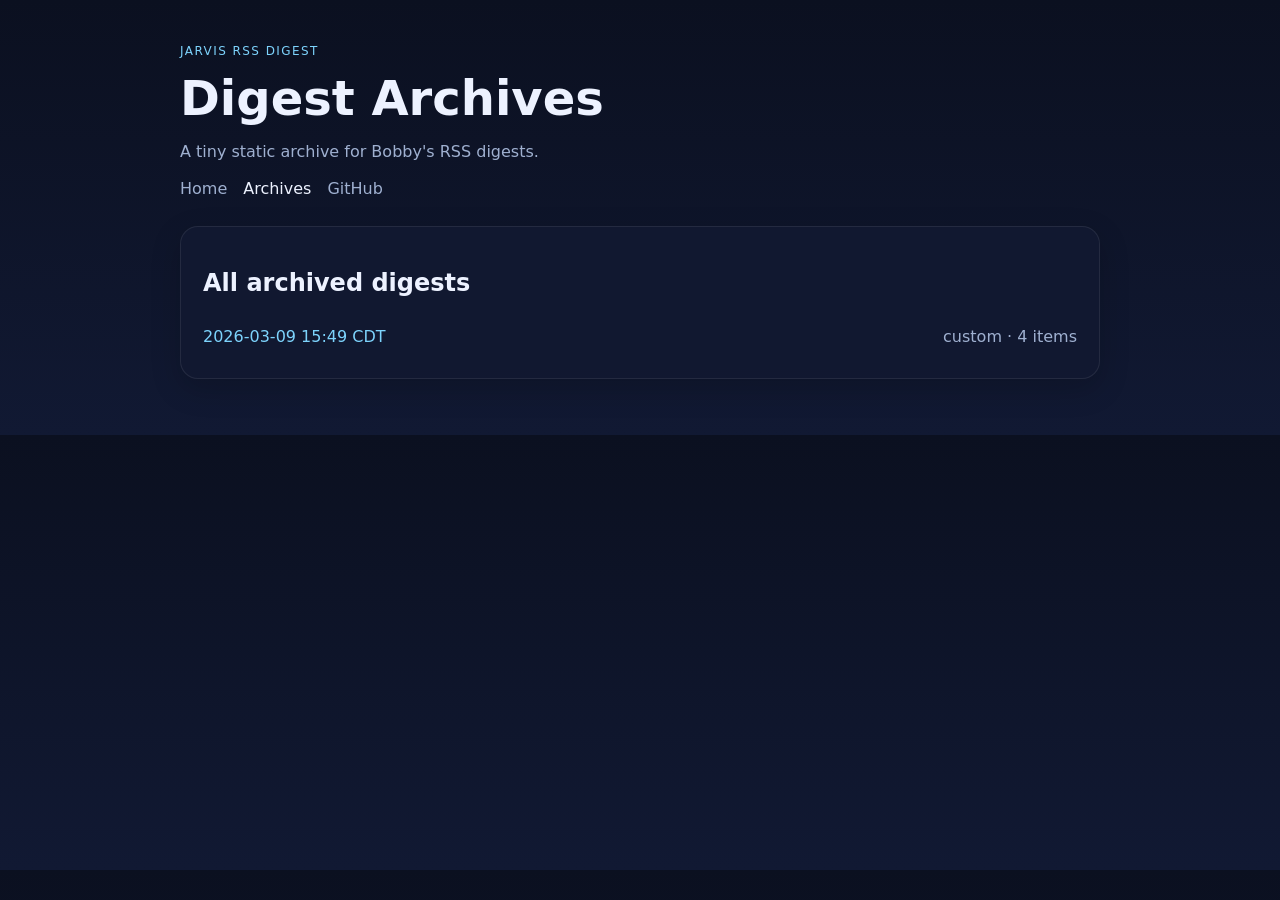
==== docs/archives/index.html @ d4d62d68 "Prepare GitHub Pages docs output" ====
<!doctype html>
<html lang="en">
<head>
  <meta charset="utf-8">
  <meta name="viewport" content="width=device-width, initial-scale=1">
  <title>Digest Archives</title>
  <link rel="stylesheet" href="/assets/style.css">
</head>
<body>
  <div class="wrap">
    <header class="hero">
      <p class="eyebrow">Jarvis RSS Digest</p>
      <h1>Digest Archives</h1>
      <p class="sub">A tiny static archive for Bobby's RSS digests.</p>
      
    <nav class="nav">
      <a href="/" >Home</a>
      <a href="/archives/" class="active">Archives</a>
      <a href="https://github.com/JarvisfromBobby/jarvis-rss-digest-site">GitHub</a>
    </nav>
    
    </header>
    
    <section class="card">
      <h2>All archived digests</h2>
      <ul class="archive-list"><li><a href="/archives/2026-03-09-1549-custom.html">2026-03-09 15:49 CDT</a><span>custom · 4 items</span></li></ul>
    </section>
    
  </div>
</body>
</html>
---- assets/style.css ----
:root {
  --bg: #0b1020;
  --panel: #121a31;
  --panel-2: #18213d;
  --text: #edf2ff;
  --muted: #9fb0d0;
  --accent: #7dd3fc;
  --border: rgba(255,255,255,0.08);
}
* { box-sizing: border-box; }
body {
  margin: 0;
  font-family: Inter, ui-sans-serif, system-ui, -apple-system, BlinkMacSystemFont, sans-serif;
  background: linear-gradient(180deg, #0b1020 0%, #111933 100%);
  color: var(--text);
}
a { color: var(--accent); text-decoration: none; }
a:hover { text-decoration: underline; }
.wrap { max-width: 960px; margin: 0 auto; padding: 32px 20px 56px; }
.hero { margin-bottom: 28px; }
.eyebrow { color: var(--accent); text-transform: uppercase; letter-spacing: .12em; font-size: 12px; }
.hero h1 { margin: 8px 0 10px; font-size: clamp(2rem, 4vw, 3rem); }
.sub, .meta, .nav a, .archive-list span, .latest-list span { color: var(--muted); }
.nav { display: flex; gap: 16px; flex-wrap: wrap; margin-top: 18px; }
.nav a.active { color: var(--text); }
.card {
  background: rgba(18, 26, 49, 0.92);
  border: 1px solid var(--border);
  border-radius: 18px;
  padding: 22px;
  box-shadow: 0 10px 30px rgba(0,0,0,0.18);
}
.grid, .list { display: grid; gap: 18px; }
.grid { grid-template-columns: repeat(auto-fit, minmax(260px, 1fr)); }
.list { margin-top: 18px; }
.item h3 { margin-top: 0; }
.section-head { display: flex; justify-content: space-between; align-items: baseline; gap: 12px; }
.archive-list, .latest-list { list-style: none; padding: 0; margin: 16px 0 0; }
.archive-list li, .latest-list li {
  display: flex; justify-content: space-between; gap: 12px; padding: 10px 0; border-bottom: 1px solid var(--border);
}
.archive-list li:last-child, .latest-list li:last-child { border-bottom: none; }
code { background: var(--panel-2); padding: 2px 8px; border-radius: 999px; }
@media (max-width: 640px) {
  .archive-list li, .latest-list li, .section-head { display: block; }
}
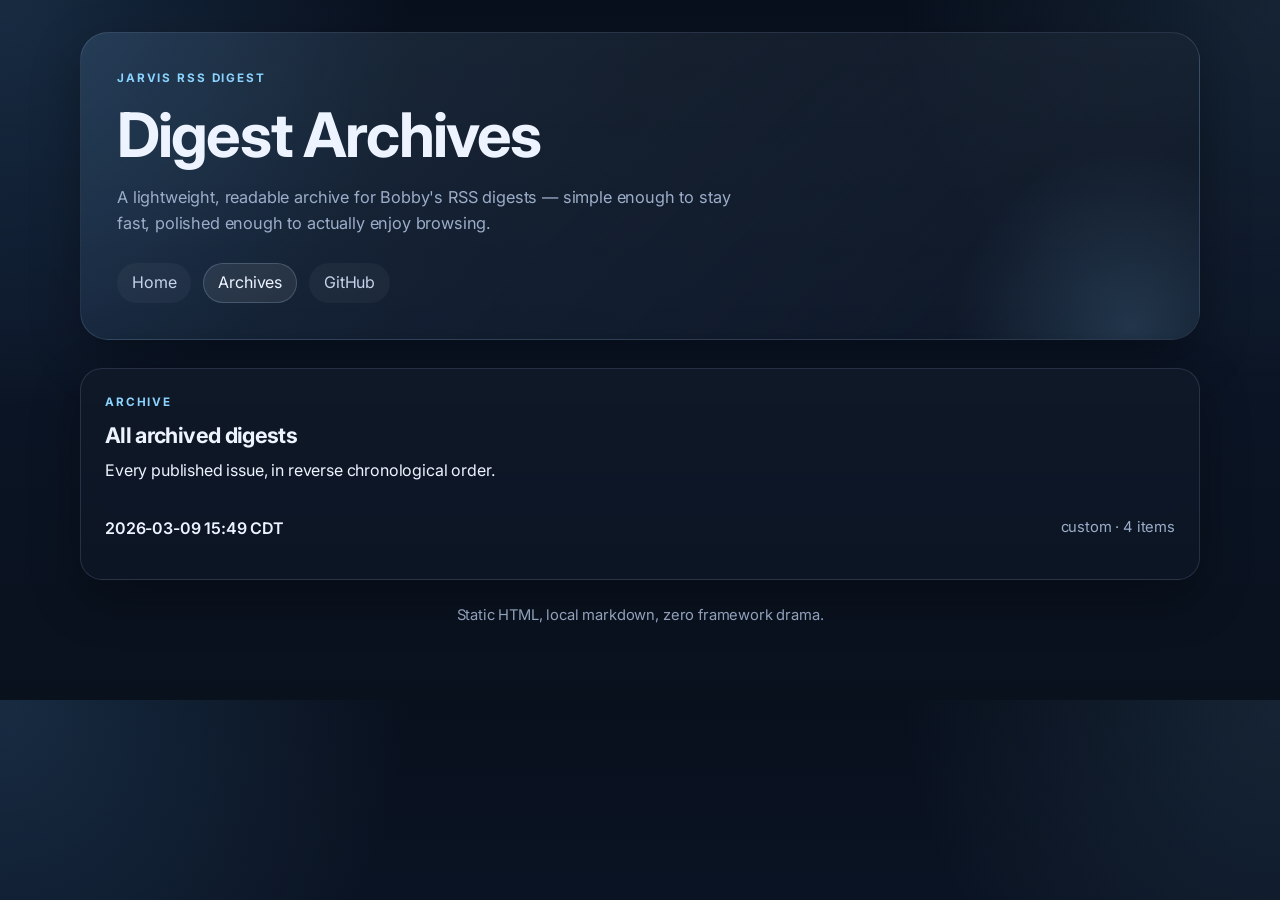
==== commit 97991c0c: "Redesign RSS digest site UI" ====
--- a/docs/archives/index.html
+++ b/docs/archives/index.html
@@ -4,14 +4,20 @@
   <meta charset="utf-8">
   <meta name="viewport" content="width=device-width, initial-scale=1">
   <title>Digest Archives</title>
+  <meta name="description" content="A lightweight, readable archive for Jarvis RSS digests.">
+  <link rel="preconnect" href="https://fonts.googleapis.com">
+  <link rel="preconnect" href="https://fonts.gstatic.com" crossorigin>
+  <link href="https://fonts.googleapis.com/css2?family=Inter:wght@400;500;600;700;800&display=swap" rel="stylesheet">
   <link rel="stylesheet" href="/assets/style.css">
 </head>
 <body>
   <div class="wrap">
     <header class="hero">
-      <p class="eyebrow">Jarvis RSS Digest</p>
-      <h1>Digest Archives</h1>
-      <p class="sub">A tiny static archive for Bobby's RSS digests.</p>
+      <div class="hero-copy">
+        <p class="eyebrow">Jarvis RSS Digest</p>
+        <h1>Digest Archives</h1>
+        <p class="sub">A lightweight, readable archive for Bobby's RSS digests — simple enough to stay fast, polished enough to actually enjoy browsing.</p>
+      </div>
       
     <nav class="nav">
       <a href="/" >Home</a>
@@ -20,12 +26,21 @@
     </nav>
     
     </header>
-    
+    <main class="stack">
+      
     <section class="card">
-      <h2>All archived digests</h2>
+      <div class="section-head">
+        <div>
+          <p class="eyebrow">Archive</p>
+          <h2>All archived digests</h2>
+        </div>
+      </div>
+      <p>Every published issue, in reverse chronological order.</p>
       <ul class="archive-list"><li><a href="/archives/2026-03-09-1549-custom.html">2026-03-09 15:49 CDT</a><span>custom · 4 items</span></li></ul>
     </section>
     
+    </main>
+    <p class="footer-note">Static HTML, local markdown, zero framework drama.</p>
   </div>
 </body>
 </html>
--- a/assets/style.css
+++ b/assets/style.css
@@ -1,46 +1,445 @@
 :root {
-  --bg: #0b1020;
-  --panel: #121a31;
-  --panel-2: #18213d;
-  --text: #edf2ff;
-  --muted: #9fb0d0;
-  --accent: #7dd3fc;
-  --border: rgba(255,255,255,0.08);
-}
+  color-scheme: dark;
+  --bg: #07111f;
+  --bg-soft: #0c1728;
+  --panel: rgba(10, 19, 35, 0.82);
+  --panel-strong: rgba(13, 24, 43, 0.94);
+  --panel-muted: rgba(133, 170, 255, 0.08);
+  --text: #eef4ff;
+  --muted: #9cadc9;
+  --muted-strong: #c6d2ea;
+  --accent: #8bd3ff;
+  --accent-strong: #66b8ff;
+  --accent-soft: rgba(139, 211, 255, 0.14);
+  --border: rgba(170, 193, 229, 0.16);
+  --border-strong: rgba(170, 193, 229, 0.24);
+  --shadow: 0 18px 50px rgba(0, 0, 0, 0.30);
+  --radius: 22px;
+  --radius-sm: 14px;
+  --max-width: 1120px;
+}
+
 * { box-sizing: border-box; }
+
+html {
+  scroll-behavior: smooth;
+}
+
 body {
   margin: 0;
-  font-family: Inter, ui-sans-serif, system-ui, -apple-system, BlinkMacSystemFont, sans-serif;
-  background: linear-gradient(180deg, #0b1020 0%, #111933 100%);
+  font-family: Inter, ui-sans-serif, system-ui, -apple-system, BlinkMacSystemFont, "Segoe UI", sans-serif;
+  line-height: 1.6;
+  letter-spacing: -0.01em;
   color: var(--text);
-}
-a { color: var(--accent); text-decoration: none; }
-a:hover { text-decoration: underline; }
-.wrap { max-width: 960px; margin: 0 auto; padding: 32px 20px 56px; }
-.hero { margin-bottom: 28px; }
-.eyebrow { color: var(--accent); text-transform: uppercase; letter-spacing: .12em; font-size: 12px; }
-.hero h1 { margin: 8px 0 10px; font-size: clamp(2rem, 4vw, 3rem); }
-.sub, .meta, .nav a, .archive-list span, .latest-list span { color: var(--muted); }
-.nav { display: flex; gap: 16px; flex-wrap: wrap; margin-top: 18px; }
-.nav a.active { color: var(--text); }
+  background:
+    radial-gradient(circle at top left, rgba(102, 184, 255, 0.16), transparent 28%),
+    radial-gradient(circle at top right, rgba(139, 211, 255, 0.10), transparent 26%),
+    linear-gradient(180deg, #08101d 0%, #0b1526 45%, #09111d 100%);
+}
+
+a {
+  color: var(--accent);
+  text-decoration: none;
+  transition: color 160ms ease, opacity 160ms ease, border-color 160ms ease, background-color 160ms ease, transform 160ms ease;
+}
+
+a:hover {
+  color: #b4e5ff;
+}
+
+img {
+  max-width: 100%;
+}
+
+.wrap {
+  width: min(calc(100% - 32px), var(--max-width));
+  margin: 0 auto;
+  padding: 32px 0 72px;
+}
+
+.hero {
+  position: relative;
+  margin-bottom: 28px;
+  padding: 36px;
+  border: 1px solid var(--border);
+  border-radius: calc(var(--radius) + 6px);
+  background:
+    linear-gradient(180deg, rgba(255,255,255,0.03), rgba(255,255,255,0.01)),
+    linear-gradient(135deg, rgba(102, 184, 255, 0.12), rgba(139, 211, 255, 0.04) 45%, rgba(10, 19, 35, 0.90));
+  box-shadow: var(--shadow);
+  overflow: hidden;
+}
+
+.hero::after {
+  content: "";
+  position: absolute;
+  inset: auto -10% -55% auto;
+  width: 360px;
+  height: 360px;
+  border-radius: 50%;
+  background: radial-gradient(circle, rgba(139, 211, 255, 0.16), transparent 70%);
+  pointer-events: none;
+}
+
+.eyebrow {
+  margin: 0 0 12px;
+  color: var(--accent);
+  text-transform: uppercase;
+  letter-spacing: 0.16em;
+  font-size: 0.73rem;
+  font-weight: 700;
+}
+
+.hero h1,
+h2,
+h3 {
+  margin: 0;
+  line-height: 1.15;
+  letter-spacing: -0.03em;
+}
+
+.hero h1 {
+  max-width: 12ch;
+  font-size: clamp(2.5rem, 4.8vw, 4.4rem);
+}
+
+.sub {
+  max-width: 62ch;
+  margin: 14px 0 0;
+  font-size: 1.02rem;
+  color: var(--muted-strong);
+}
+
+.hero-copy {
+  max-width: 760px;
+}
+
+.nav {
+  display: flex;
+  flex-wrap: wrap;
+  gap: 12px;
+  margin-top: 26px;
+}
+
+.nav a {
+  display: inline-flex;
+  align-items: center;
+  min-height: 40px;
+  padding: 0 14px;
+  border: 1px solid transparent;
+  border-radius: 999px;
+  color: var(--muted-strong);
+  background: rgba(255,255,255,0.04);
+}
+
+.nav a:hover,
+.nav a.active {
+  color: var(--text);
+  background: rgba(255,255,255,0.08);
+  border-color: var(--border-strong);
+}
+
+.stack {
+  display: grid;
+  gap: 20px;
+}
+
+.grid,
+.list {
+  display: grid;
+  gap: 20px;
+}
+
+.grid {
+  grid-template-columns: repeat(12, minmax(0, 1fr));
+}
+
+.grid > .card:first-child {
+  grid-column: span 7;
+}
+
+.grid > .card:last-child {
+  grid-column: span 5;
+}
+
 .card {
-  background: rgba(18, 26, 49, 0.92);
+  position: relative;
+  padding: 24px;
   border: 1px solid var(--border);
-  border-radius: 18px;
-  padding: 22px;
-  box-shadow: 0 10px 30px rgba(0,0,0,0.18);
-}
-.grid, .list { display: grid; gap: 18px; }
-.grid { grid-template-columns: repeat(auto-fit, minmax(260px, 1fr)); }
-.list { margin-top: 18px; }
-.item h3 { margin-top: 0; }
-.section-head { display: flex; justify-content: space-between; align-items: baseline; gap: 12px; }
-.archive-list, .latest-list { list-style: none; padding: 0; margin: 16px 0 0; }
-.archive-list li, .latest-list li {
-  display: flex; justify-content: space-between; gap: 12px; padding: 10px 0; border-bottom: 1px solid var(--border);
-}
-.archive-list li:last-child, .latest-list li:last-child { border-bottom: none; }
-code { background: var(--panel-2); padding: 2px 8px; border-radius: 999px; }
+  border-radius: var(--radius);
+  background:
+    linear-gradient(180deg, rgba(255,255,255,0.025), rgba(255,255,255,0.01)),
+    var(--panel);
+  box-shadow: var(--shadow);
+  backdrop-filter: blur(8px);
+}
+
+.card h2 {
+  margin-bottom: 10px;
+  font-size: 1.35rem;
+}
+
+.card h3 {
+  font-size: 1.15rem;
+  margin-bottom: 8px;
+}
+
+p {
+  margin: 0;
+}
+
+p + p {
+  margin-top: 12px;
+}
+
+.meta,
+.sub,
+.archive-list span,
+.latest-list span,
+.digest-kicker,
+.digest-intro,
+.archive-note {
+  color: var(--muted);
+}
+
+.meta {
+  font-size: 0.95rem;
+}
+
+.meta-line {
+  display: flex;
+  flex-wrap: wrap;
+  gap: 8px;
+  margin: 10px 0 0;
+}
+
+.pill {
+  display: inline-flex;
+  align-items: center;
+  padding: 6px 10px;
+  border: 1px solid var(--border);
+  border-radius: 999px;
+  background: var(--panel-muted);
+  color: var(--muted-strong);
+  font-size: 0.86rem;
+  line-height: 1;
+}
+
+.kicker-row {
+  display: flex;
+  flex-wrap: wrap;
+  justify-content: space-between;
+  gap: 14px;
+  align-items: flex-start;
+}
+
+.digest-intro {
+  max-width: 70ch;
+  margin-top: 14px;
+  font-size: 1rem;
+}
+
+.stats {
+  display: grid;
+  grid-template-columns: repeat(4, minmax(0, 1fr));
+  gap: 12px;
+}
+
+.stat {
+  padding: 14px 16px;
+  border-radius: var(--radius-sm);
+  border: 1px solid var(--border);
+  background: rgba(255,255,255,0.03);
+}
+
+.stat-label {
+  display: block;
+  margin-bottom: 8px;
+  font-size: 0.78rem;
+  font-weight: 700;
+  text-transform: uppercase;
+  letter-spacing: 0.12em;
+  color: var(--muted);
+}
+
+.stat-value {
+  display: block;
+  color: var(--text);
+  font-size: 1rem;
+  font-weight: 600;
+}
+
+.section-head {
+  display: flex;
+  justify-content: space-between;
+  align-items: flex-end;
+  gap: 14px;
+  margin-bottom: 10px;
+}
+
+.section-head h2 {
+  margin-bottom: 0;
+}
+
+.section-head a,
+.cta-link {
+  color: var(--text);
+  font-weight: 600;
+}
+
+.section-head a:hover,
+.cta-link:hover {
+  color: var(--accent);
+}
+
+.latest {
+  padding: 28px;
+}
+
+.list {
+  margin-top: 20px;
+}
+
+.item {
+  padding: 22px 24px;
+}
+
+.item::before {
+  content: "";
+  position: absolute;
+  inset: 0 auto 0 0;
+  width: 4px;
+  border-radius: 22px 0 0 22px;
+  background: linear-gradient(180deg, var(--accent-strong), transparent 72%);
+  opacity: 0.8;
+}
+
+.item p:last-child {
+  margin-top: 14px;
+}
+
+.source-link {
+  display: inline-flex;
+  align-items: center;
+  gap: 6px;
+  font-weight: 600;
+}
+
+.archive-list,
+.latest-list {
+  list-style: none;
+  padding: 0;
+  margin: 18px 0 0;
+}
+
+.archive-list li,
+.latest-list li {
+  display: flex;
+  justify-content: space-between;
+  gap: 16px;
+  align-items: flex-start;
+  padding: 14px 0;
+  border-bottom: 1px solid var(--border);
+}
+
+.archive-list li:last-child,
+.latest-list li:last-child {
+  border-bottom: none;
+}
+
+.archive-list a,
+.latest-list a {
+  color: var(--text);
+  font-weight: 600;
+}
+
+.archive-list a:hover,
+.latest-list a:hover {
+  color: var(--accent);
+}
+
+.latest-list span,
+.archive-list span {
+  flex-shrink: 0;
+  text-align: right;
+  font-size: 0.92rem;
+}
+
+code {
+  padding: 3px 8px;
+  border: 1px solid rgba(255,255,255,0.08);
+  border-radius: 999px;
+  background: rgba(255,255,255,0.06);
+  color: #e8f0ff;
+  font-family: ui-monospace, SFMono-Regular, Menlo, Monaco, Consolas, monospace;
+  font-size: 0.9em;
+}
+
+.footer-note {
+  margin-top: 24px;
+  text-align: center;
+  color: var(--muted);
+  font-size: 0.92rem;
+}
+
+@media (max-width: 900px) {
+  .grid > .card:first-child,
+  .grid > .card:last-child {
+    grid-column: 1 / -1;
+  }
+
+  .stats {
+    grid-template-columns: repeat(2, minmax(0, 1fr));
+  }
+}
+
 @media (max-width: 640px) {
-  .archive-list li, .latest-list li, .section-head { display: block; }
-}
+  .wrap {
+    width: min(calc(100% - 24px), var(--max-width));
+    padding: 18px 0 48px;
+  }
+
+  .hero,
+  .card,
+  .latest {
+    padding: 20px;
+    border-radius: 18px;
+  }
+
+  .hero h1 {
+    max-width: none;
+    font-size: clamp(2.1rem, 10vw, 3rem);
+  }
+
+  .nav {
+    gap: 10px;
+  }
+
+  .nav a {
+    min-height: 38px;
+    padding: 0 12px;
+  }
+
+  .section-head,
+  .archive-list li,
+  .latest-list li,
+  .kicker-row {
+    display: block;
+  }
+
+  .section-head a,
+  .latest-list span,
+  .archive-list span {
+    display: block;
+    margin-top: 8px;
+    text-align: left;
+  }
+
+  .stats {
+    grid-template-columns: 1fr;
+  }
+
+  .item {
+    padding-left: 20px;
+  }
+}
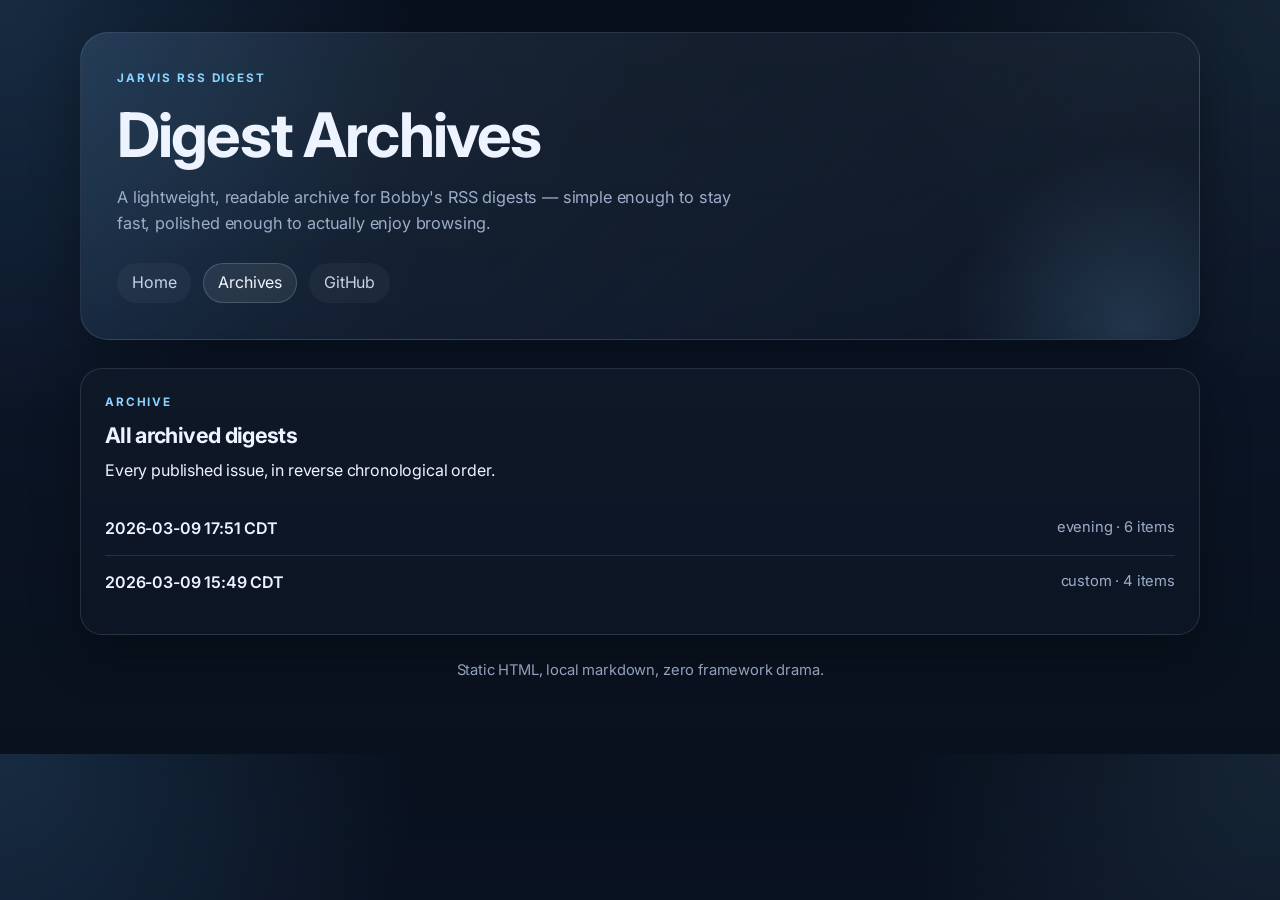
==== commit 5b3d603f: "Publish digest archive 2026-03-09-1751-evening.md" ====
--- a/docs/archives/index.html
+++ b/docs/archives/index.html
@@ -36,7 +36,7 @@
         </div>
       </div>
       <p>Every published issue, in reverse chronological order.</p>
-      <ul class="archive-list"><li><a href="/archives/2026-03-09-1549-custom.html">2026-03-09 15:49 CDT</a><span>custom · 4 items</span></li></ul>
+      <ul class="archive-list"><li><a href="/archives/2026-03-09-1751-evening.html">2026-03-09 17:51 CDT</a><span>evening · 6 items</span></li><li><a href="/archives/2026-03-09-1549-custom.html">2026-03-09 15:49 CDT</a><span>custom · 4 items</span></li></ul>
     </section>
     
     </main>
